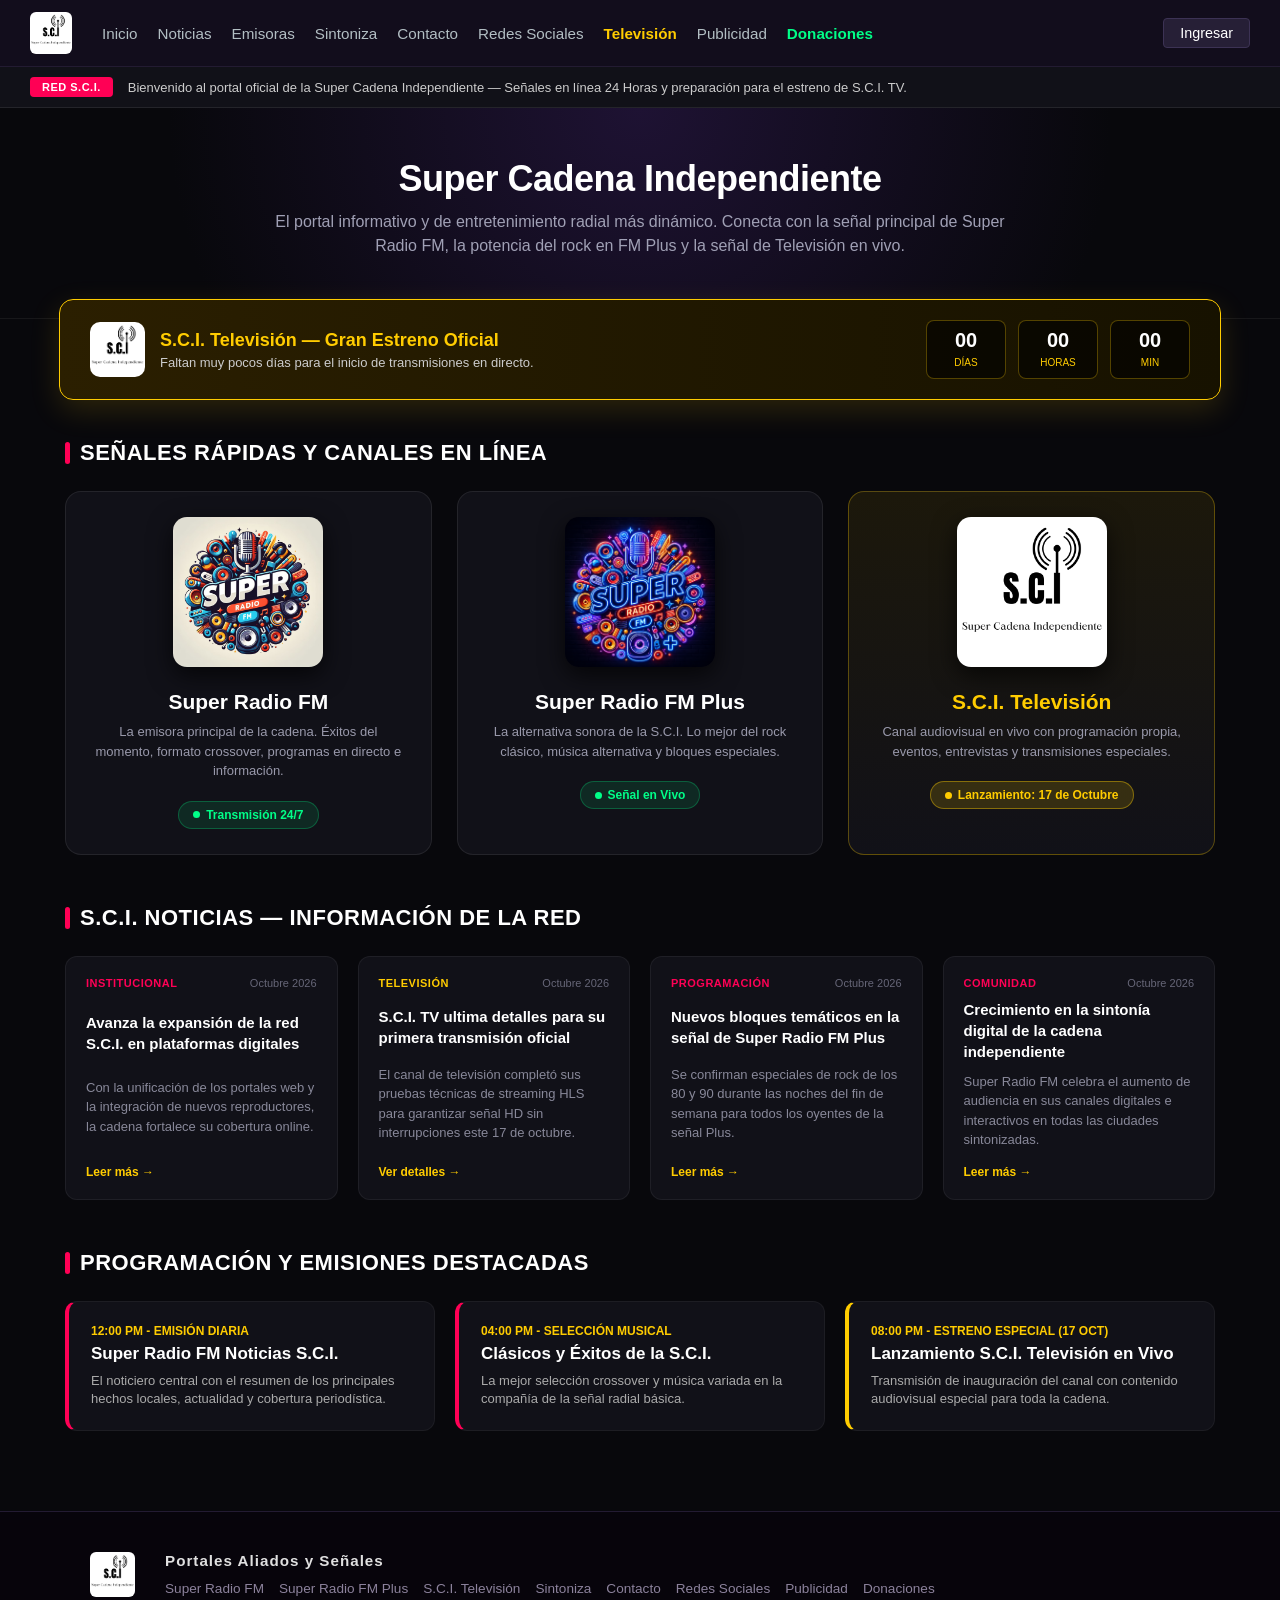
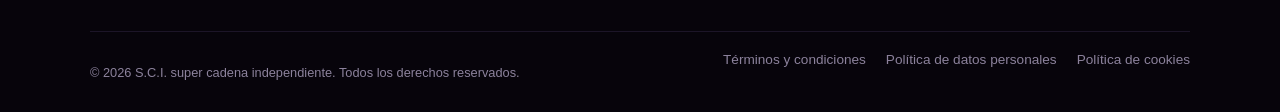
==== index.html @ 85c9bc75 "Add files via upload" ====
<!DOCTYPE html>
<html lang="es">
<head>
    <meta charset="UTF-8">
    <meta http-equiv="X-UA-Compatible" content="IE=edge">
    <meta name="viewport" content="width=device-width, initial-scale=1.0">
    <title>S.C.I. - Super Cadena Independiente</title>
    <!-- FAVICON INSTITUCIONAL -->
    <link rel="icon" type="image/png" href="logotv.png">
    <link rel="stylesheet" href="style.css">
    <style>
        body {
            background-color: #08080c;
            color: #ffffff;
            font-family: 'Segoe UI', Tahoma, Geneva, Verdana, sans-serif;
            margin: 0;
            padding: 0;
        }

        /* HEADER & LOGO */
        .logo-box-img {
            display: flex;
            align-items: center;
            text-decoration: none;
        }
        .logo-box-img img {
            height: 42px;
            width: auto;
            border-radius: 6px;
            object-fit: contain;
        }

        /* BANNER DE NOTICIAS AL AIRE */
        .ticker-news {
            background: #111118;
            border-bottom: 1px solid rgba(255, 255, 255, 0.08);
            padding: 10px 30px;
            display: flex;
            align-items: center;
            gap: 15px;
            font-size: 13px;
        }
        .ticker-tag {
            background: #ff0055;
            color: #fff;
            padding: 4px 12px;
            border-radius: 4px;
            font-weight: bold;
            font-size: 11px;
            letter-spacing: 0.5px;
            white-space: nowrap;
        }
        .ticker-text {
            color: #ccc;
            margin: 0;
            white-space: nowrap;
            overflow: hidden;
            text-overflow: ellipsis;
        }

        /* HERO PRINCIPAL */
        .hero-home {
            text-align: center;
            padding: 50px 20px 35px 20px;
            background: radial-gradient(circle at top, #1e1233 0%, #08080c 70%);
            border-bottom: 1px solid rgba(255, 255, 255, 0.06);
        }
        .hero-home h1 {
            font-size: 36px;
            margin: 0 0 10px 0;
            color: #ffffff;
            font-weight: 800;
            letter-spacing: -0.5px;
        }
        .hero-home p {
            color: #a0a0b5;
            font-size: 16px;
            max-width: 750px;
            margin: 0 auto 25px auto;
            line-height: 1.5;
        }

        /* BANNER CUENTA REGRESIVA S.C.I. TV */
        .banner-lanzamiento-tv {
            max-width: 1100px;
            margin: -20px auto 35px auto;
            background: linear-gradient(90deg, #2b1f00 0%, #171200 100%);
            border: 1px solid #ffcc00;
            border-radius: 14px;
            padding: 20px 30px;
            display: flex;
            align-items: center;
            justify-content: space-between;
            box-shadow: 0 10px 30px rgba(255, 204, 0, 0.15);
            flex-wrap: wrap;
            gap: 20px;
        }
        .tv-info-left {
            display: flex;
            align-items: center;
            gap: 15px;
        }
        .tv-info-left img {
            width: 55px;
            height: 55px;
            border-radius: 10px;
        }
        .tv-info-text h3 {
            margin: 0 0 4px 0;
            color: #ffcc00;
            font-size: 18px;
        }
        .tv-info-text p {
            margin: 0;
            color: #ccc;
            font-size: 13px;
        }
        .timer-box {
            display: flex;
            gap: 12px;
            text-align: center;
        }
        .timer-unit {
            background: rgba(0, 0, 0, 0.6);
            padding: 8px 14px;
            border-radius: 8px;
            border: 1px solid rgba(255, 204, 0, 0.3);
            min-width: 50px;
        }
        .timer-unit .num {
            font-size: 20px;
            font-weight: bold;
            color: #ffffff;
            display: block;
        }
        .timer-unit .label {
            font-size: 10px;
            color: #ffcc00;
            text-transform: uppercase;
        }

        /* SECCIÓN DE EMISORAS Y CANALES */
        .seccion-emisoras {
            max-width: 1150px;
            margin: 40px auto;
            padding: 0 20px;
        }

        .titulo-seccion {
            font-size: 22px;
            letter-spacing: 0.5px;
            margin-bottom: 25px;
            color: #ffffff;
            font-weight: 700;
            display: flex;
            align-items: center;
            gap: 10px;
        }

        .titulo-seccion::before {
            content: '';
            width: 5px;
            height: 22px;
            background: #ff0055;
            display: inline-block;
            border-radius: 3px;
        }

        .emisoras-grid {
            display: grid;
            grid-template-columns: repeat(auto-fit, minmax(320px, 1fr));
            gap: 25px;
        }

        .card-channel {
            background: #111118;
            border-radius: 16px;
            border: 1px solid rgba(255, 255, 255, 0.08);
            padding: 25px;
            text-decoration: none;
            color: #fff;
            transition: all 0.3s ease;
            display: flex;
            flex-direction: column;
            align-items: center;
            text-align: center;
            position: relative;
        }

        .card-channel:hover {
            transform: translateY(-6px);
            border-color: #ff0055;
            box-shadow: 0 12px 30px rgba(255, 0, 85, 0.25);
        }

        .card-channel img {
            width: 150px;
            height: 150px;
            object-fit: cover;
            border-radius: 14px;
            margin-bottom: 18px;
            box-shadow: 0 8px 25px rgba(0,0,0,0.7);
        }

        .card-title {
            font-size: 21px;
            font-weight: bold;
            margin: 5px 0 8px 0;
        }

        .card-desc {
            font-size: 13px;
            color: #9999ab;
            margin: 0 0 20px 0;
            line-height: 1.5;
        }

        .card-badge {
            background: rgba(0, 255, 136, 0.1);
            color: #00ff88;
            font-size: 12px;
            font-weight: bold;
            padding: 6px 14px;
            border-radius: 20px;
            display: inline-flex;
            align-items: center;
            gap: 6px;
            border: 1px solid rgba(0, 255, 136, 0.25);
        }

        .card-badge .dot {
            width: 7px;
            height: 7px;
            background-color: #00ff88;
            border-radius: 50%;
        }

        .card-tv-proximamente {
            border-color: rgba(255, 204, 0, 0.3) !important;
            background: linear-gradient(180deg, #1c180b 0%, #111118 100%);
        }

        .card-tv-proximamente:hover {
            border-color: #ffcc00 !important;
            box-shadow: 0 12px 30px rgba(255, 204, 0, 0.25) !important;
        }

        .badge-proximamente {
            background: rgba(255, 204, 0, 0.15) !important;
            color: #ffcc00 !important;
            border: 1px solid rgba(255, 204, 0, 0.4) !important;
        }

        .badge-proximamente .dot {
            background-color: #ffcc00 !important;
            animation: parpadeo 1.2s infinite;
        }

        @keyframes parpadeo {
            0% { opacity: 1; }
            50% { opacity: 0.3; }
            100% { opacity: 1; }
        }

        /* PORTAL DE NOTICIAS */
        .seccion-noticias {
            max-width: 1150px;
            margin: 50px auto;
            padding: 0 20px;
        }

        .noticias-grid {
            display: grid;
            grid-template-columns: repeat(auto-fit, minmax(250px, 1fr));
            gap: 20px;
            margin-top: 20px;
        }

        .noticia-card {
            background: #111118;
            border-radius: 12px;
            padding: 20px;
            border: 1px solid rgba(255, 255, 255, 0.06);
            display: flex;
            flex-direction: column;
            justify-content: space-between;
            transition: all 0.3s;
        }

        .noticia-card:hover {
            border-color: #ff0055;
            transform: translateY(-3px);
        }

        .noticia-meta {
            display: flex;
            justify-content: space-between;
            align-items: center;
            margin-bottom: 10px;
        }

        .noticia-tag {
            font-size: 11px;
            font-weight: bold;
            color: #ff0055;
            text-transform: uppercase;
            letter-spacing: 0.5px;
        }

        .noticia-fecha {
            font-size: 11px;
            color: #666677;
        }

        .noticia-card h4 {
            font-size: 15px;
            margin: 0 0 10px 0;
            color: #ffffff;
            line-height: 1.4;
            font-weight: 600;
        }

        .noticia-card p {
            font-size: 13px;
            color: #888899;
            margin: 0 0 15px 0;
            line-height: 1.5;
        }

        .noticia-link {
            color: #ffcc00;
            text-decoration: none;
            font-size: 12px;
            font-weight: bold;
        }

        /* PARRILLA DE PROGRAMACIÓN */
        .seccion-parrilla {
            max-width: 1150px;
            margin: 50px auto 60px auto;
            padding: 0 20px;
        }

        .programas-grid {
            display: grid;
            grid-template-columns: repeat(auto-fit, minmax(320px, 1fr));
            gap: 20px;
            margin-top: 20px;
        }

        .prog-item {
            background: #111118;
            border-radius: 12px;
            padding: 22px;
            border: 1px solid rgba(255, 255, 255, 0.05);
            border-left: 4px solid #ff0055;
        }

        .prog-time {
            color: #ffcc00;
            font-size: 12px;
            font-weight: bold;
            margin-bottom: 6px;
        }

        .prog-item h4 {
            margin: 0 0 8px 0;
            font-size: 17px;
        }

        .prog-item p {
            margin: 0;
            font-size: 13px;
            color: #aaa;
            line-height: 1.4;
        }

        .footer-logo-img {
            height: 45px;
            width: auto;
            border-radius: 6px;
            object-fit: contain;
        }
    </style>
</head>
<body>

    <!-- BARRA DE NAVEGACIÓN COMPLETA CON TODAS LAS PESTAÑAS -->
    <header class="navbar-rcn">
        <div class="nav-left">
            <a href="index.html" class="logo-box-img">
                <img src="logotv.png" alt="S.C.I. Logo">
            </a>
            <nav>
                <a href="index.html">Inicio</a>
                <a href="#noticias">Noticias</a>
                <a href="#emisoras">Emisoras</a>
                <a href="sintoniza.html">Sintoniza</a>
                <a href="contacto.html">Contacto</a>
                <a href="redes-sociales.html">Redes Sociales</a>
                <a href="scitv.html" style="color: #ffcc00; font-weight: bold;">Televisión</a>
                <a href="publicidad.html">Publicidad</a>
                <a href="donaciones.html" style="color: #00ff88; font-weight: bold;">Donaciones</a>
            </nav>
        </div>
        <div class="nav-right">
            <button class="btn-ingresar">Ingresar</button>
        </div>
    </header>

    <!-- BANNER DE TITULARES -->
    <div class="ticker-news">
        <span class="ticker-tag">RED S.C.I.</span>
        <p class="ticker-text">Bienvenido al portal oficial de la Super Cadena Independiente — Señales en línea 24 Horas y preparación para el estreno de S.C.I. TV.</p>
    </div>

    <main>
        <!-- CABECERA PRINCIPAL -->
        <section class="hero-home">
            <h1>Super Cadena Independiente</h1>
            <p>El portal informativo y de entretenimiento radial más dinámico. Conecta con la señal principal de Super Radio FM, la potencia del rock en FM Plus y la señal de Televisión en vivo.</p>
        </section>

        <!-- BANNER INTERACTIVO DE CONTEO HASTA EL 17 DE OCTUBRE -->
        <div class="banner-lanzamiento-tv">
            <div class="tv-info-left">
                <img src="logotv.png" alt="S.C.I. TV">
                <div class="tv-info-text">
                    <h3>S.C.I. Televisión — Gran Estreno Oficial</h3>
                    <p>Faltan muy pocos días para el inicio de transmisiones en directo.</p>
                </div>
            </div>
            <div class="timer-box">
                <div class="timer-unit">
                    <span class="num" id="diasCount">06</span>
                    <span class="label">Días</span>
                </div>
                <div class="timer-unit">
                    <span class="num" id="horasCount">13</span>
                    <span class="label">Horas</span>
                </div>
                <div class="timer-unit">
                    <span class="num" id="minCount">33</span>
                    <span class="label">Min</span>
                </div>
            </div>
        </div>

        <!-- EMISORAS Y CANALES -->
        <section class="seccion-emisoras" id="emisoras">
            <h2 class="titulo-seccion">SEÑALES RÁPIDAS Y CANALES EN LÍNEA</h2>

            <div class="emisoras-grid">
                <!-- SUPER RADIO FM -->
                <a href="super-radio-fm.html" class="card-channel">
                    <img src="basica.png" alt="Super Radio Fm Logo">
                    <div class="card-title">Super Radio FM</div>
                    <div class="card-desc">La emisora principal de la cadena. Éxitos del momento, formato crossover, programas en directo e información.</div>
                    <div class="card-badge"><span class="dot"></span> Transmisión 24/7</div>
                </a>

                <!-- SUPER RADIO FM PLUS -->
                <a href="super-radio-fm-plus.html" class="card-channel">
                    <img src="plus.png" alt="Super Radio Fm plus Logo">
                    <div class="card-title">Super Radio FM Plus</div>
                    <div class="card-desc">La alternativa sonora de la S.C.I. Lo mejor del rock clásico, música alternativa y bloques especiales.</div>
                    <div class="card-badge"><span class="dot"></span> Señal en Vivo</div>
                </a>

                <!-- S.C.I. TELEVISIÓN -->
                <a href="scitv.html" class="card-channel card-tv-proximamente">
                    <img src="logotv.png" alt="S.C.I. Televisión Logo">
                    <div class="card-title" style="color: #ffcc00;">S.C.I. Televisión</div>
                    <div class="card-desc">Canal audiovisual en vivo con programación propia, eventos, entrevistas y transmisiones especiales.</div>
                    <div class="card-badge badge-proximamente"><span class="dot"></span> Lanzamiento: 17 de Octubre</div>
                </a>
            </div>
        </section>

        <!-- PORTAL S.C.I. NOTICIAS -->
        <section class="seccion-noticias" id="noticias">
            <h2 class="titulo-seccion">S.C.I. NOTICIAS — INFORMACIÓN DE LA RED</h2>
            
            <div class="noticias-grid">
                <div class="noticia-card">
                    <div class="noticia-meta">
                        <span class="noticia-tag">Institucional</span>
                        <span class="noticia-fecha">Octubre 2026</span>
                    </div>
                    <h4>Avanza la expansión de la red S.C.I. en plataformas digitales</h4>
                    <p>Con la unificación de los portales web y la integración de nuevos reproductores, la cadena fortalece su cobertura online.</p>
                    <a href="super-radio-fm.html" class="noticia-link">Leer más &rarr;</a>
                </div>

                <div class="noticia-card">
                    <span class="noticia-meta">
                        <span class="noticia-tag" style="color: #ffcc00;">Televisión</span>
                        <span class="noticia-fecha">Octubre 2026</span>
                    </span>
                    <h4>S.C.I. TV ultima detalles para su primera transmisión oficial</h4>
                    <p>El canal de televisión completó sus pruebas técnicas de streaming HLS para garantizar señal HD sin interrupciones este 17 de octubre.</p>
                    <a href="scitv.html" class="noticia-link">Ver detalles &rarr;</a>
                </div>

                <div class="noticia-card">
                    <div class="noticia-meta">
                        <span class="noticia-tag">Programación</span>
                        <span class="noticia-fecha">Octubre 2026</span>
                    </div>
                    <h4>Nuevos bloques temáticos en la señal de Super Radio FM Plus</h4>
                    <p>Se confirman especiales de rock de los 80 y 90 durante las noches del fin de semana para todos los oyentes de la señal Plus.</p>
                    <a href="super-radio-fm-plus.html" class="noticia-link">Leer más &rarr;</a>
                </div>

                <div class="noticia-card">
                    <div class="noticia-meta">
                        <span class="noticia-tag">Comunidad</span>
                        <span class="noticia-fecha">Octubre 2026</span>
                    </div>
                    <h4>Crecimiento en la sintonía digital de la cadena independiente</h4>
                    <p>Super Radio FM celebra el aumento de audiencia en sus canales digitales e interactivos en todas las ciudades sintonizadas.</p>
                    <a href="super-radio-fm.html" class="noticia-link">Leer más &rarr;</a>
                </div>
            </div>
        </section>

        <!-- PARRILLA INSTITUCIONAL -->
        <section class="seccion-parrilla" id="programacion">
            <h2 class="titulo-seccion">PROGRAMACIÓN Y EMISIONES DESTACADAS</h2>

            <div class="programas-grid">
                <div class="prog-item">
                    <div class="prog-time">12:00 PM - EMISIÓN DIARIA</div>
                    <h4>Super Radio FM Noticias S.C.I.</h4>
                    <p>El noticiero central con el resumen de los principales hechos locales, actualidad y cobertura periodística.</p>
                </div>

                <div class="prog-item">
                    <div class="prog-time">04:00 PM - SELECCIÓN MUSICAL</div>
                    <h4>Clásicos y Éxitos de la S.C.I.</h4>
                    <p>La mejor selección crossover y música variada en la compañía de la señal radial básica.</p>
                </div>

                <div class="prog-item" style="border-left-color: #ffcc00;">
                    <div class="prog-time" style="color: #ffcc00;">08:00 PM - ESTRENO ESPECIAL (17 OCT)</div>
                    <h4>Lanzamiento S.C.I. Televisión en Vivo</h4>
                    <p>Transmisión de inauguración del canal con contenido audiovisual especial para toda la cadena.</p>
                </div>
            </div>
        </section>
    </main>

    <!-- FOOTER CORPORATIVO CON ENLACES NUEVOS -->
    <footer class="footer-rcn">
        <div class="footer-content">
            <div class="footer-top">
                <div class="footer-logo-area">
                    <a href="index.html">
                        <img src="logotv.png" alt="S.C.I. Logo" class="footer-logo-img">
                    </a>
                </div>
                <div class="footer-links-group">
                    <h4>Portales Aliados y Señales</h4>
                    <div class="links-row">
                        <a href="super-radio-fm.html">Super Radio FM</a>
                        <a href="super-radio-fm-plus.html">Super Radio FM Plus</a>
                        <a href="scitv.html">S.C.I. Televisión</a>
                        <a href="sintoniza.html">Sintoniza</a>
                        <a href="contacto.html">Contacto</a>
                        <a href="redes-sociales.html">Redes Sociales</a>
                        <a href="publicidad.html">Publicidad</a>
                        <a href="donaciones.html">Donaciones</a>
                    </div>
                </div>
            </div>
            <div class="footer-bottom">
                <p>&copy; 2026 S.C.I. super cadena independiente. Todos los derechos reservados.</p>
                <div class="footer-legal">
                    <a href="#">Términos y condiciones</a>
                    <a href="#">Política de datos personales</a>
                    <a href="#">Política de cookies</a>
                </div>
            </div>
        </div>
    </footer>

    <script>
        function actualizarConteoLanzamiento() {
            const fechaLanzamiento = new Date('October 17, 2026 12:00:00').getTime();
            const ahora = new Date().getTime();
            const diferencia = fechaLanzamiento - ahora;

            if (diferencia > 0) {
                const dias = Math.floor(diferencia / (1000 * 60 * 60 * 24));
                const horas = Math.floor((diferencia % (1000 * 60 * 60 * 24)) / (1000 * 60 * 60));
                const minutos = Math.floor((diferencia % (1000 * 60 * 60)) / (1000 * 60));

                document.getElementById('diasCount').textContent = String(dias).padStart(2, '0');
                document.getElementById('horasCount').textContent = String(horas).padStart(2, '0');
                document.getElementById('minCount').textContent = String(minutos).padStart(2, '0');
            } else {
                document.getElementById('diasCount').textContent = '00';
                document.getElementById('horasCount').textContent = '00';
                document.getElementById('minCount').textContent = '00';
            }
        }

        actualizarConteoLanzamiento();
        setInterval(actualizarConteoLanzamiento, 60000);
    </script>
</body>
</html>
---- style.css ----
body {
    background-color: #0b0710;
    color: #ffffff;
    font-family: Arial, sans-serif;
    margin: 0;
    padding: 0;
}

/* Barra de navegación superior estilo RCN */
.navbar-rcn {
    background-color: #120d1c;
    display: flex;
    justify-content: space-between;
    align-items: center;
    padding: 12px 30px;
    border-bottom: 1px solid #231b32;
}

.nav-left {
    display: flex;
    align-items: center;
    gap: 30px;
}

.logo-box {
    background-color: #ff4757;
    color: white;
    font-weight: bold;
    padding: 6px 12px;
    border-radius: 4px;
    letter-spacing: 1px;
}

.nav-left nav {
    display: flex;
    gap: 20px;
}

.nav-left nav a {
    color: #b2bec3;
    text-decoration: none;
    font-size: 0.95rem;
    font-weight: 500;
    transition: color 0.2s;
}

.nav-left nav a:hover {
    color: #ffffff;
}

.btn-ingresar {
    background-color: #261f36;
    color: #fff;
    border: 1px solid #3c3254;
    padding: 6px 16px;
    border-radius: 4px;
    font-size: 0.9rem;
    cursor: pointer;
    transition: background 0.2s;
}

.btn-ingresar:hover {
    background-color: #3c3254;
}

/* Título de sección */
.titulo-emisoras {
    text-align: center;
    margin: 40px 0 20px 0;
}

.titulo-emisoras h2 {
    font-size: 1.2rem;
    letter-spacing: 1.5px;
    color: #e0e0e0;
    font-weight: 600;
}

/* Contenedor de Tarjetas de Emisoras */
.emisoras-container {
    display: flex;
    justify-content: center;
    gap: 25px;
    max-width: 1000px;
    margin: 20px auto;
    padding: 0 20px;
    flex-wrap: wrap;
}

.emisoras-container a {
    text-decoration: none;
}

.tarjeta {
    background: #191227;
    border: 1px solid #2d2342;
    border-radius: 10px;
    padding: 15px;
    width: 280px;
    height: 160px;
    display: flex;
    justify-content: center;
    align-items: center;
    transition: transform 0.2s ease, border-color 0.2s ease;
}

.tarjeta:hover {
    transform: translateY(-4px);
    border-color: #ff4757;
}

.tarjeta img {
    max-width: 100%;
    max-height: 100%;
    object-fit: contain;
    border-radius: 6px;
}

/* Secciones Institucionales Estilo Portal Pro */
.seccion-institucional {
    max-width: 1000px;
    margin: 60px auto;
    padding: 0 20px;
}

.seccion-institucional h3 {
    font-size: 1.2rem;
    letter-spacing: 1.5px;
    color: #ffffff;
    margin-bottom: 25px;
    border-left: 4px solid #ff4757;
    padding-left: 12px;
    text-transform: uppercase;
}

.institucional-grid {
    display: grid;
    grid-template-columns: repeat(auto-fit, minmax(300px, 1fr));
    gap: 25px;
}

.inst-card {
    background: linear-gradient(145deg, #161022, #1c142d);
    border: 1px solid #2d2342;
    border-radius: 12px;
    padding: 25px;
    position: relative;
    overflow: hidden;
    transition: all 0.3s ease;
}

/* Línea superior brillante al pasar el cursor por las tarjetas */
.inst-card::before {
    content: '';
    position: absolute;
    top: 0;
    left: 0;
    width: 100%;
    height: 3px;
    background: #ff4757;
    opacity: 0;
    transition: opacity 0.3s ease;
}

.inst-card:hover {
    transform: translateY(-6px);
    border-color: #ff4757;
    box-shadow: 0 10px 25px rgba(255, 71, 87, 0.12);
}

.inst-card:hover::before {
    opacity: 1;
}

.inst-card h4 {
    margin: 0 0 12px 0;
    color: #ffffff;
    font-size: 1.15rem;
    font-weight: 600;
}

.inst-card p {
    margin: 0;
    color: #b8b0c8;
    font-size: 0.92rem;
    line-height: 1.5;
}

/* Footer Corporativo */
.footer-rcn {
    background-color: #07040b;
    border-top: 1px solid #231b32;
    color: #8c829c;
    padding: 40px 20px 20px 20px;
    margin-top: 80px;
}

.footer-content {
    max-width: 1100px;
    margin: 0 auto;
}

.footer-top {
    display: flex;
    flex-wrap: wrap;
    gap: 30px;
    align-items: flex-start;
    padding-bottom: 30px;
    border-bottom: 1px solid #1c1528;
}

.footer-links-group h4 {
    color: #e0e0e0;
    font-size: 0.95rem;
    margin: 0 0 12px 0;
    letter-spacing: 1px;
}

.links-row {
    display: flex;
    flex-wrap: wrap;
    gap: 15px;
}

.links-row a, .footer-legal a {
    color: #8c829c;
    text-decoration: none;
    font-size: 0.85rem;
    transition: color 0.2s;
}

.links-row a:hover, .footer-legal a:hover {
    color: #ffffff;
}

.footer-bottom {
    display: flex;
    justify-content: space-between;
    flex-wrap: wrap;
    gap: 15px;
    padding-top: 20px;
    font-size: 0.8rem;
}

.footer-legal {
    display: flex;
    gap: 20px;
    flex-wrap: wrap;
}

/* Contenedor flexible para alinear el botón y el selector */
.stream-action-group {
    display: flex;
    align-items: center;
    gap: 15px;
    flex-wrap: wrap;
    margin-top: 20px;
}

/* Estilo del selector de ciudad similar al de las grandes cadenas */
.select-ciudad {
    background-color: #1a1a1a;
    color: #ffffff;
    border: 1px solid #333333;
    padding: 12px 18px;
    border-radius: 8px;
    font-size: 14px;
    font-family: inherit;
    cursor: pointer;
    outline: none;
    transition: all 0.3s ease;
    min-width: 200px;
}

.select-ciudad:hover, .select-ciudad:focus {
    border-color: #555555;
    background-color: #222222;
}

.select-ciudad option {
    background-color: #1a1a1a;
    color: #ffffff;
}

/* FONDO DIFUMINADO Y AMBIENTAL */
.fondo-difuminado-blur {
    display: none;
    position: absolute;
    top: 0;
    left: 0;
    width: 100%;
    height: 100%;
    background: linear-gradient(rgba(5, 7, 12, 0.85), rgba(5, 7, 12, 0.85)), url('basica.png');
    background-size: cover;
    background-position: center;
    filter: blur(40px);
    transform: scale(1.1);
    z-index: -1;
}

/* ADAPTACIÓN AUTOMÁTICA A CELULARES Y TABLETS (RESPONSIVE) */
@media (max-width: 768px) {
    .navbar-rcn {
        flex-direction: column;
        gap: 12px;
        padding: 12px 15px;
    }

    .nav-left {
        flex-direction: column;
        gap: 12px;
        width: 100%;
    }

    .nav-left nav {
        flex-wrap: wrap;
        justify-content: center;
        gap: 10px 15px;
    }

    .nav-left nav a {
        font-size: 0.85rem;
    }

    .btn-ingresar {
        width: 100%;
        text-align: center;
    }

    .footer-bottom {
        flex-direction: column;
        text-align: center;
        align-items: center;
    }
}
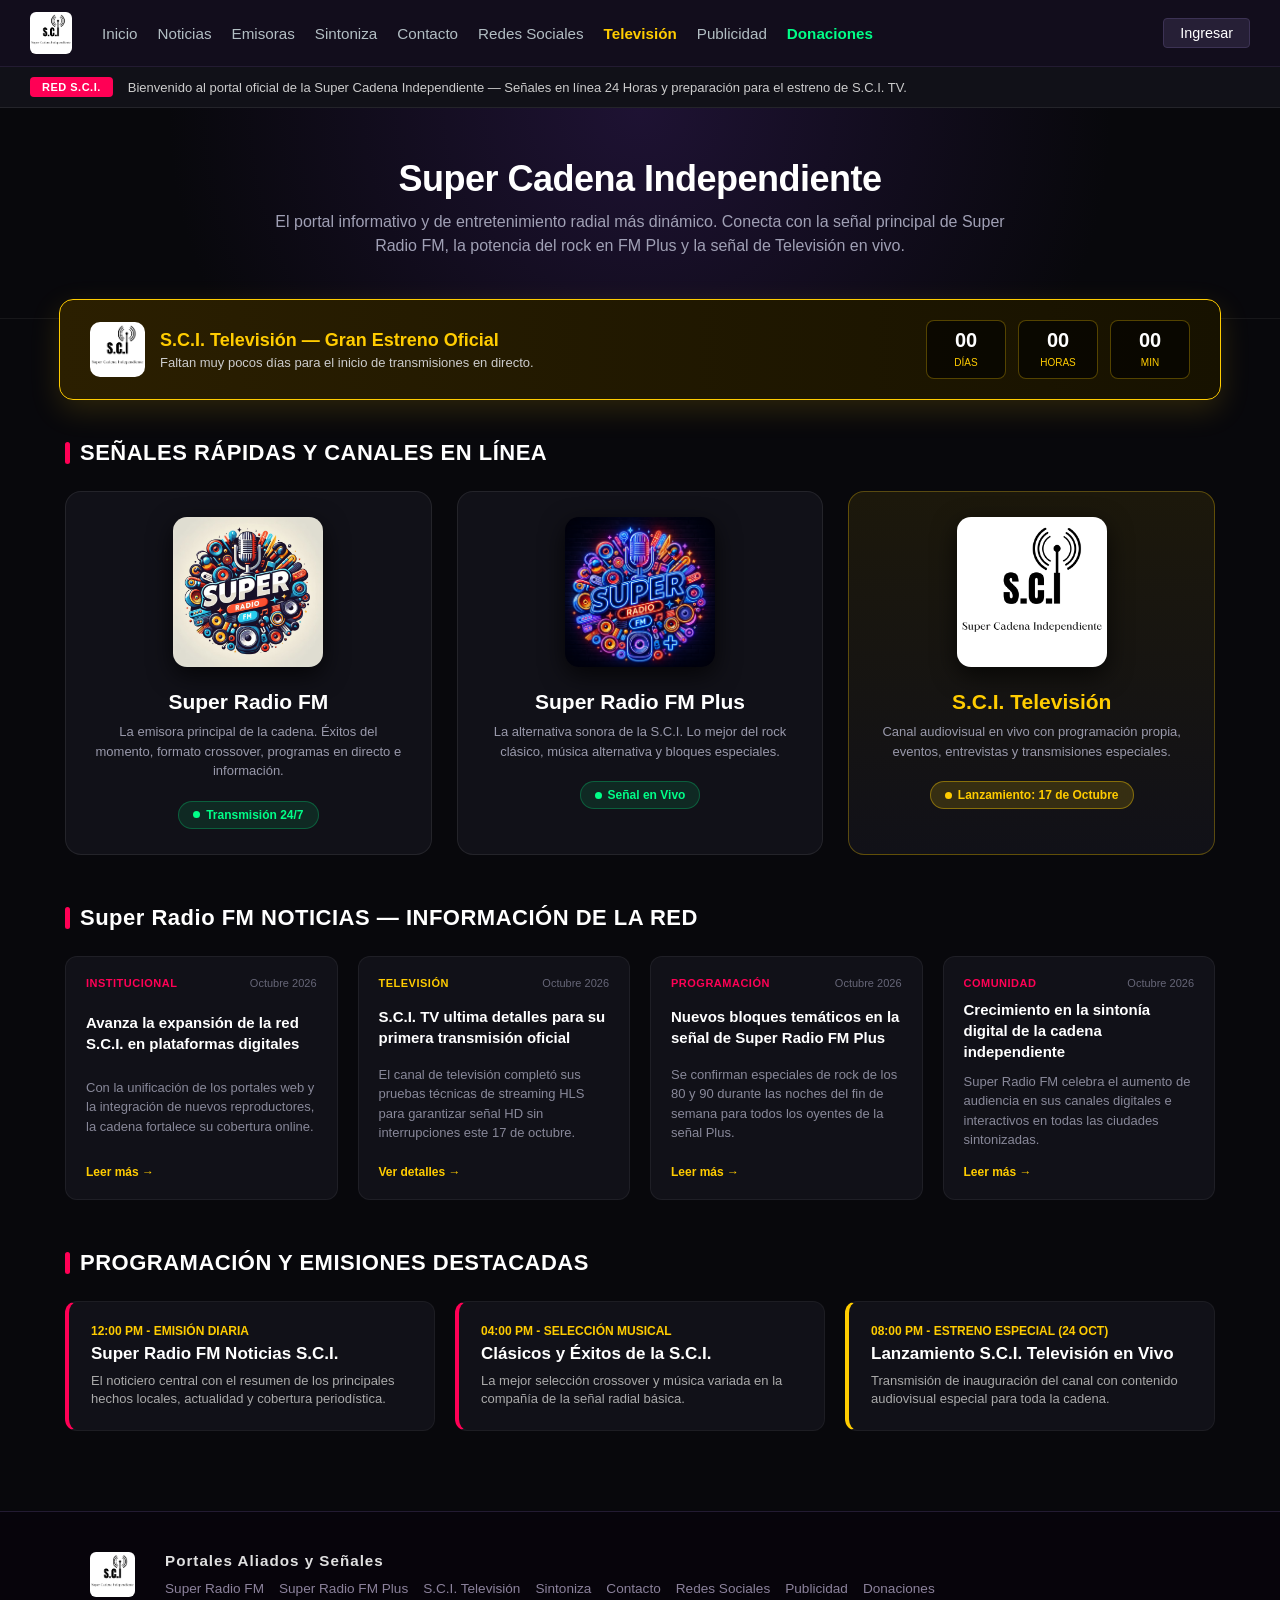
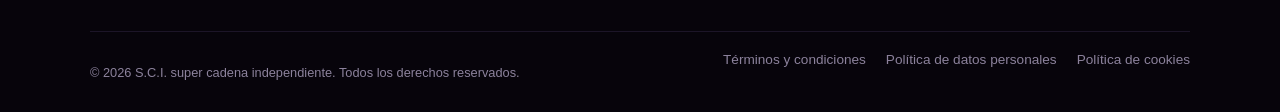
==== commit fce5514a: "Update print statement from 'Hello' to 'Goodbye'" ====
--- a/index.html
+++ b/index.html
@@ -479,7 +479,7 @@
 
         <!-- PORTAL S.C.I. NOTICIAS -->
         <section class="seccion-noticias" id="noticias">
-            <h2 class="titulo-seccion">S.C.I. NOTICIAS — INFORMACIÓN DE LA RED</h2>
+            <h2 class="titulo-seccion">Super Radio FM NOTICIAS — INFORMACIÓN DE LA RED</h2>
             
             <div class="noticias-grid">
                 <div class="noticia-card">
@@ -542,7 +542,7 @@
                 </div>
 
                 <div class="prog-item" style="border-left-color: #ffcc00;">
-                    <div class="prog-time" style="color: #ffcc00;">08:00 PM - ESTRENO ESPECIAL (17 OCT)</div>
+                    <div class="prog-time" style="color: #ffcc00;">08:00 PM - ESTRENO ESPECIAL (24 OCT)</div>
                     <h4>Lanzamiento S.C.I. Televisión en Vivo</h4>
                     <p>Transmisión de inauguración del canal con contenido audiovisual especial para toda la cadena.</p>
                 </div>
@@ -586,7 +586,7 @@
 
     <script>
         function actualizarConteoLanzamiento() {
-            const fechaLanzamiento = new Date('October 17, 2026 12:00:00').getTime();
+            const fechaLanzamiento = new Date('October 24, 2026 12:00:00').getTime();
             const ahora = new Date().getTime();
             const diferencia = fechaLanzamiento - ahora;
 
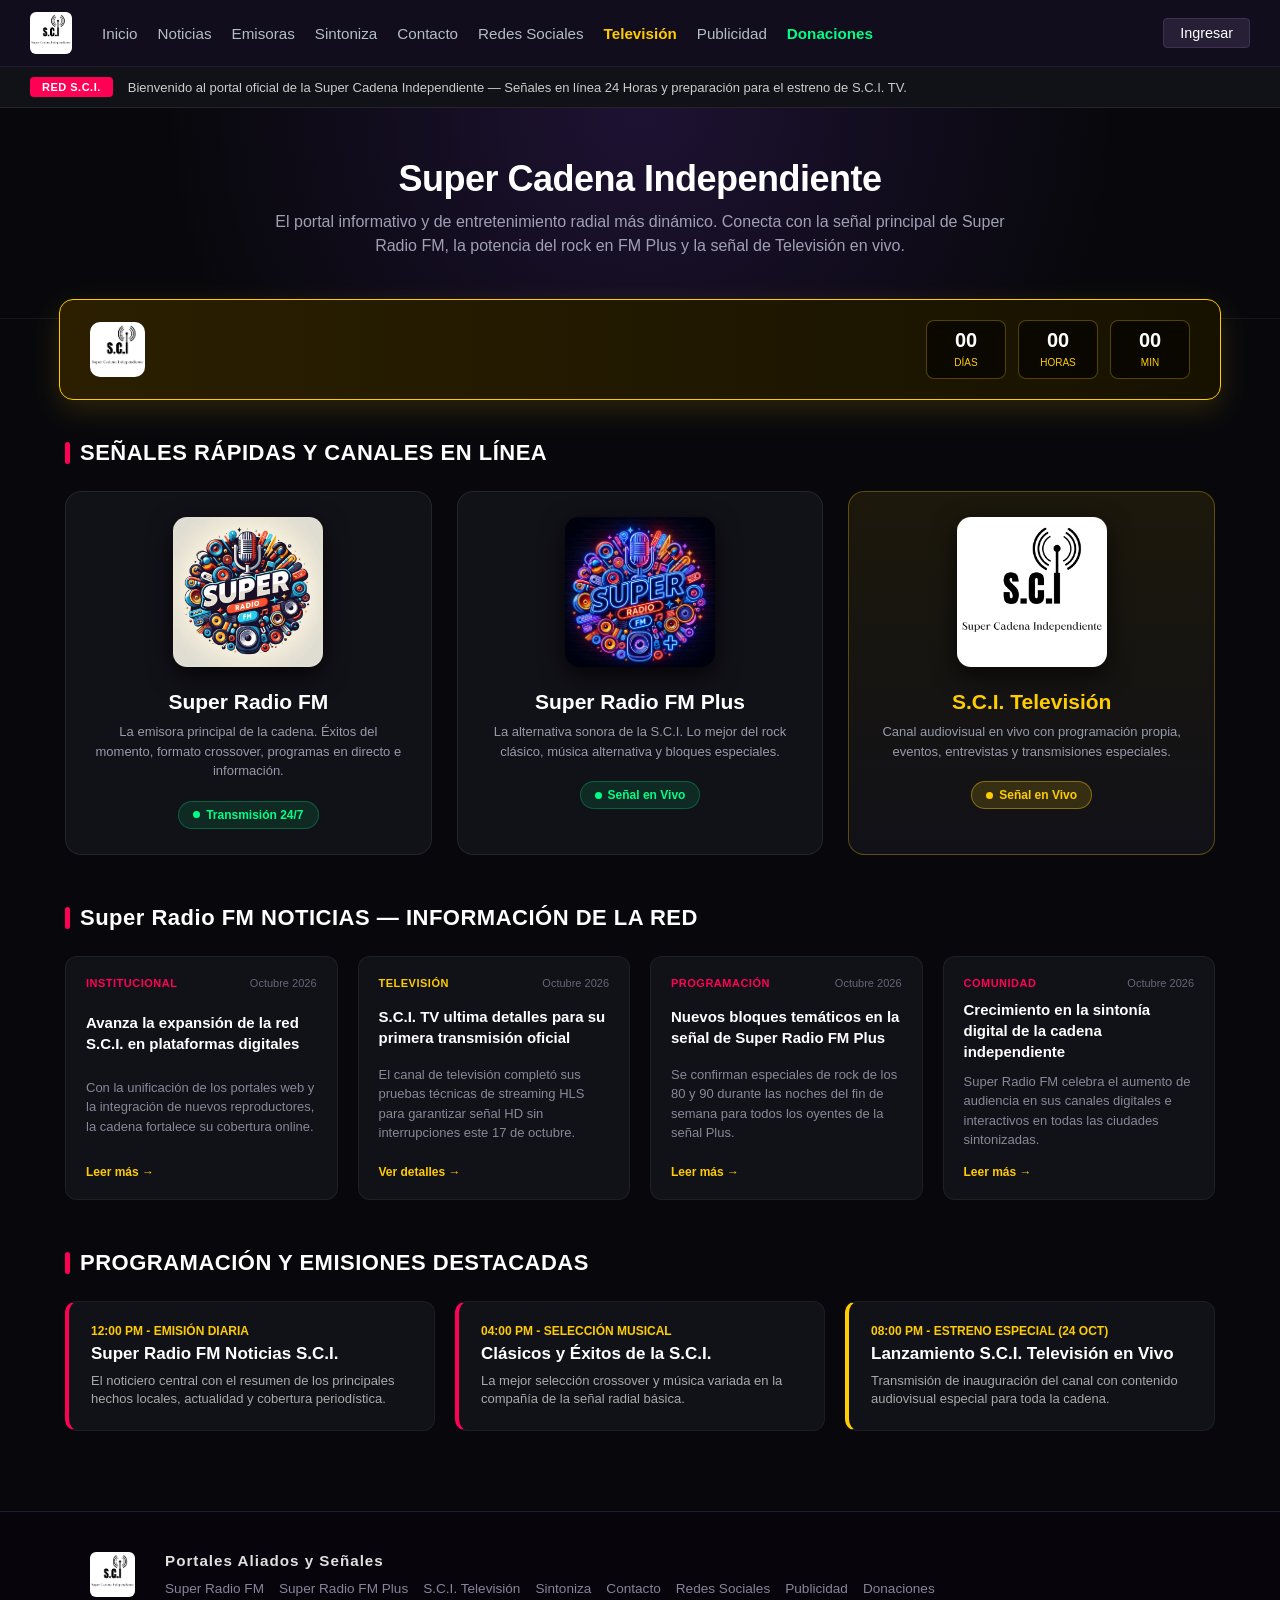
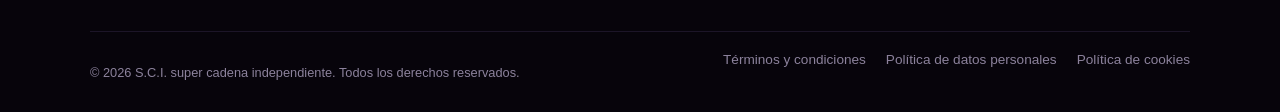
==== commit 7bba7e89: "Update index.html" ====
--- a/index.html
+++ b/index.html
@@ -426,8 +426,6 @@
             <div class="tv-info-left">
                 <img src="logotv.png" alt="S.C.I. TV">
                 <div class="tv-info-text">
-                    <h3>S.C.I. Televisión — Gran Estreno Oficial</h3>
-                    <p>Faltan muy pocos días para el inicio de transmisiones en directo.</p>
                 </div>
             </div>
             <div class="timer-box">
@@ -472,7 +470,7 @@
                     <img src="logotv.png" alt="S.C.I. Televisión Logo">
                     <div class="card-title" style="color: #ffcc00;">S.C.I. Televisión</div>
                     <div class="card-desc">Canal audiovisual en vivo con programación propia, eventos, entrevistas y transmisiones especiales.</div>
-                    <div class="card-badge badge-proximamente"><span class="dot"></span> Lanzamiento: 17 de Octubre</div>
+                    <div class="card-badge badge-proximamente"><span class="dot"></span> Señal en Vivo</div>
                 </a>
             </div>
         </section>
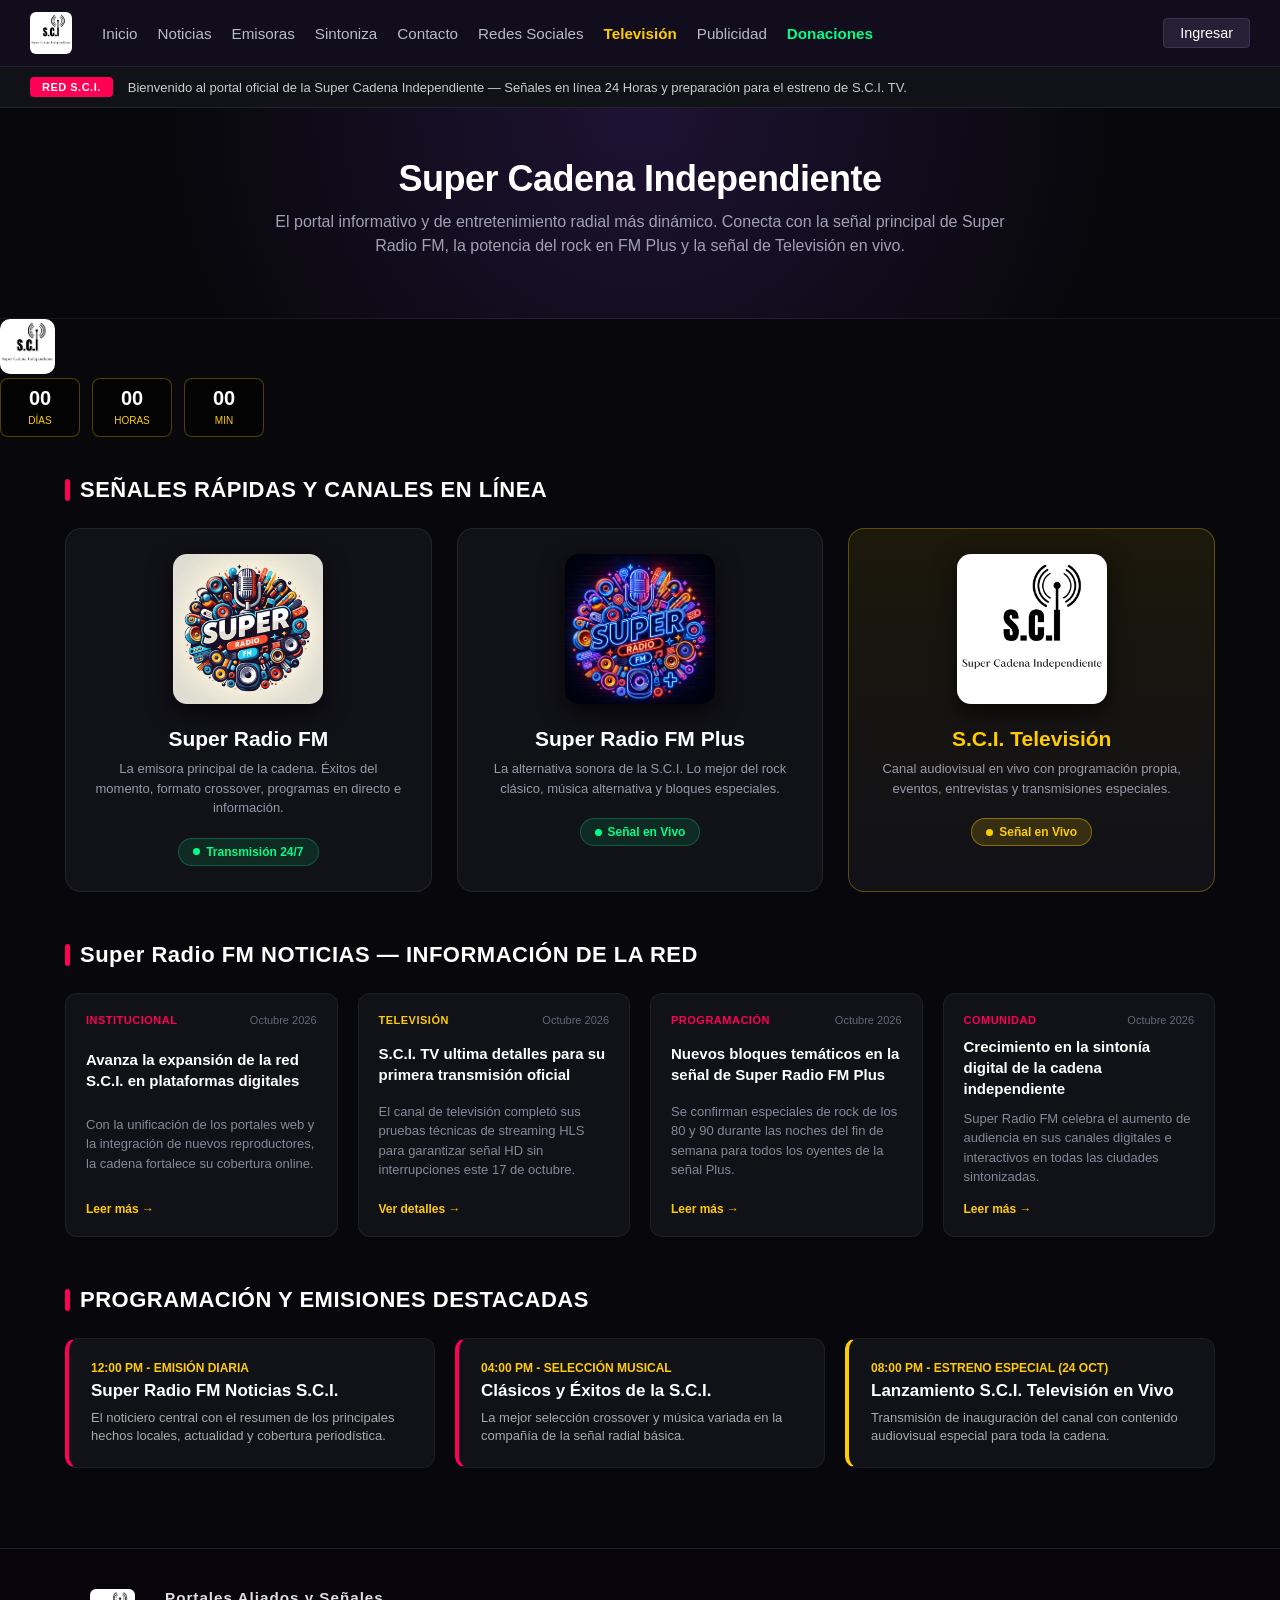
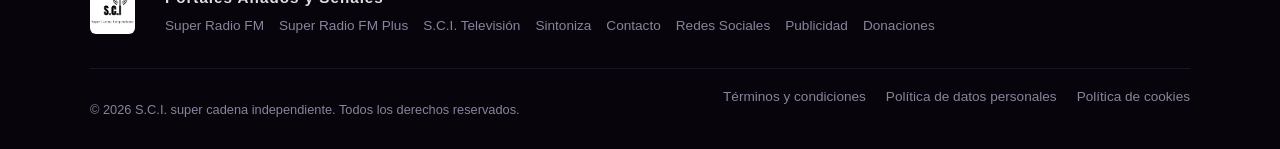
==== commit 9c4ab27a: "Update index.html" ====
--- a/index.html
+++ b/index.html
@@ -81,19 +81,7 @@
         }
 
         /* BANNER CUENTA REGRESIVA S.C.I. TV */
-        .banner-lanzamiento-tv {
-            max-width: 1100px;
-            margin: -20px auto 35px auto;
-            background: linear-gradient(90deg, #2b1f00 0%, #171200 100%);
-            border: 1px solid #ffcc00;
-            border-radius: 14px;
-            padding: 20px 30px;
-            display: flex;
-            align-items: center;
-            justify-content: space-between;
-            box-shadow: 0 10px 30px rgba(255, 204, 0, 0.15);
-            flex-wrap: wrap;
-            gap: 20px;
+    
         }
         .tv-info-left {
             display: flex;
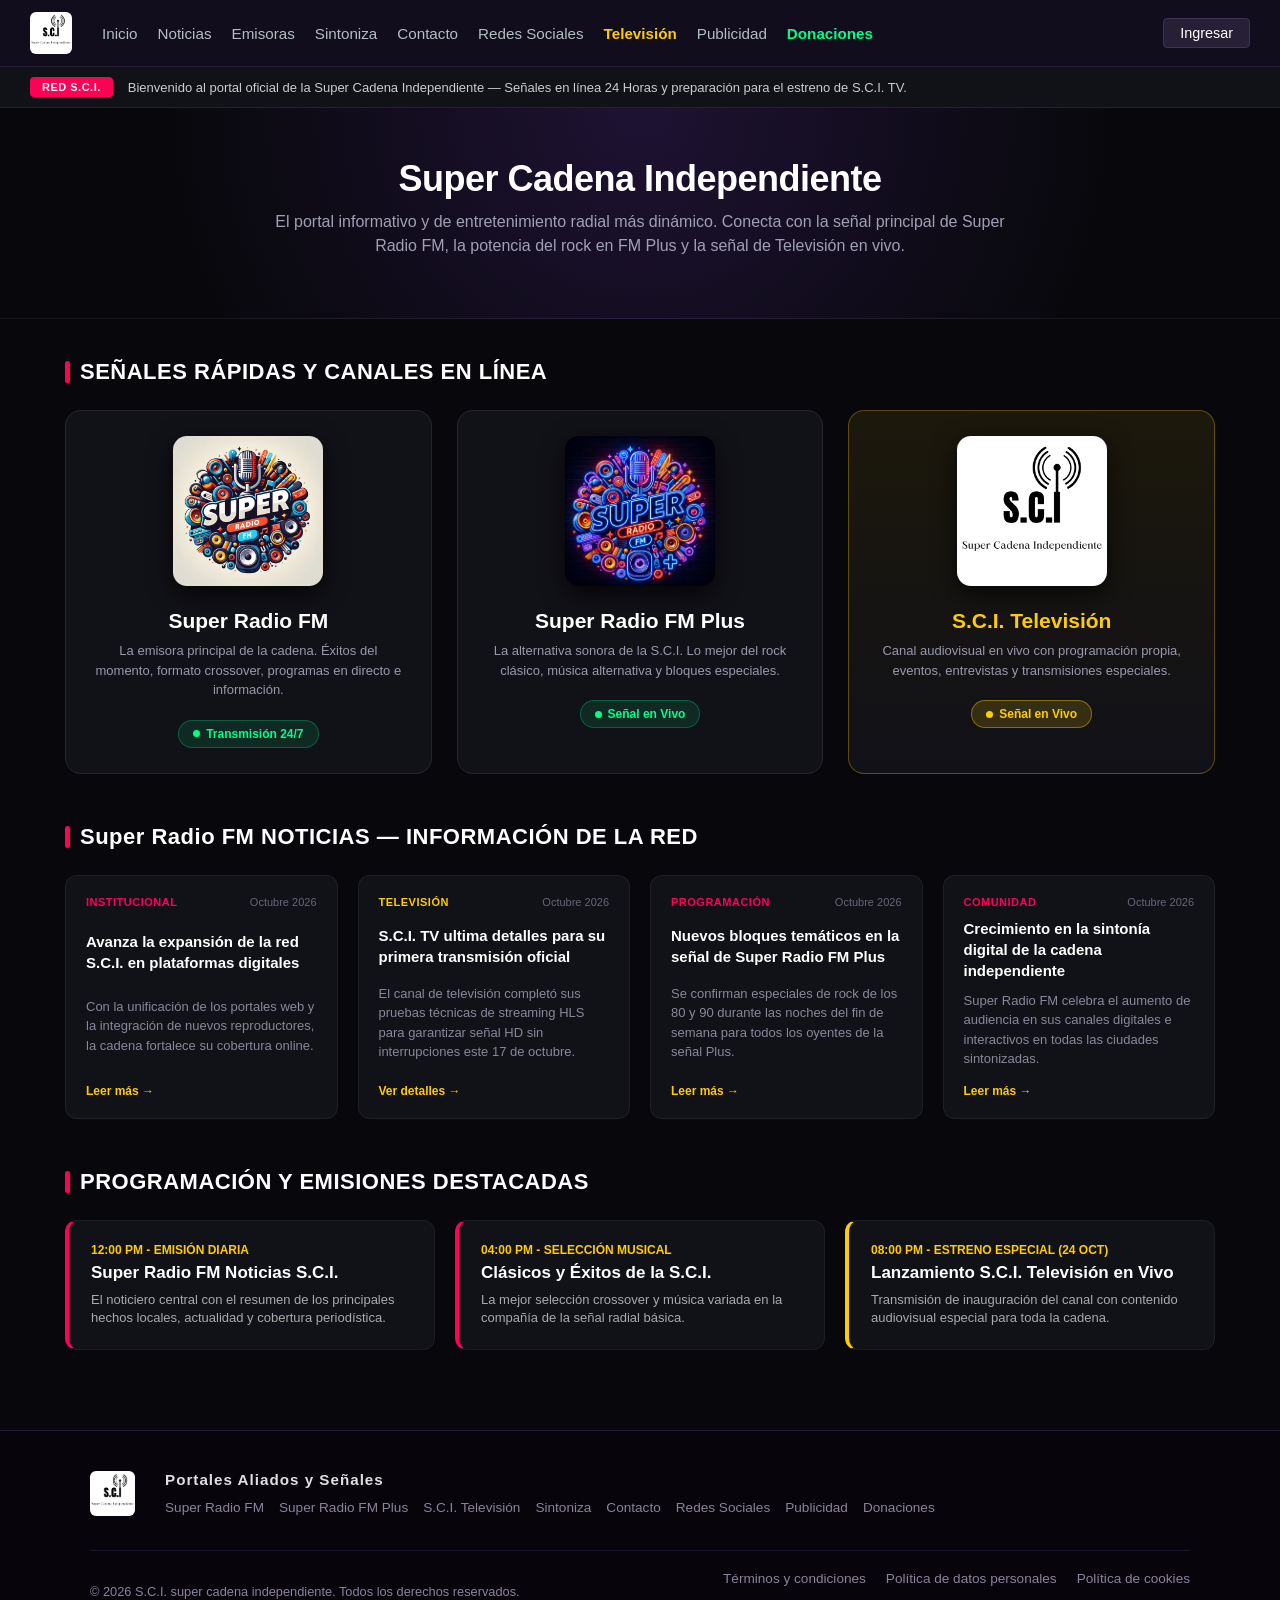
==== commit 3b3023d5: "Update index.html" ====
--- a/index.html
+++ b/index.html
@@ -408,30 +408,6 @@
             <h1>Super Cadena Independiente</h1>
             <p>El portal informativo y de entretenimiento radial más dinámico. Conecta con la señal principal de Super Radio FM, la potencia del rock en FM Plus y la señal de Televisión en vivo.</p>
         </section>
-
-        <!-- BANNER INTERACTIVO DE CONTEO HASTA EL 17 DE OCTUBRE -->
-        <div class="banner-lanzamiento-tv">
-            <div class="tv-info-left">
-                <img src="logotv.png" alt="S.C.I. TV">
-                <div class="tv-info-text">
-                </div>
-            </div>
-            <div class="timer-box">
-                <div class="timer-unit">
-                    <span class="num" id="diasCount">06</span>
-                    <span class="label">Días</span>
-                </div>
-                <div class="timer-unit">
-                    <span class="num" id="horasCount">13</span>
-                    <span class="label">Horas</span>
-                </div>
-                <div class="timer-unit">
-                    <span class="num" id="minCount">33</span>
-                    <span class="label">Min</span>
-                </div>
-            </div>
-        </div>
-
         <!-- EMISORAS Y CANALES -->
         <section class="seccion-emisoras" id="emisoras">
             <h2 class="titulo-seccion">SEÑALES RÁPIDAS Y CANALES EN LÍNEA</h2>
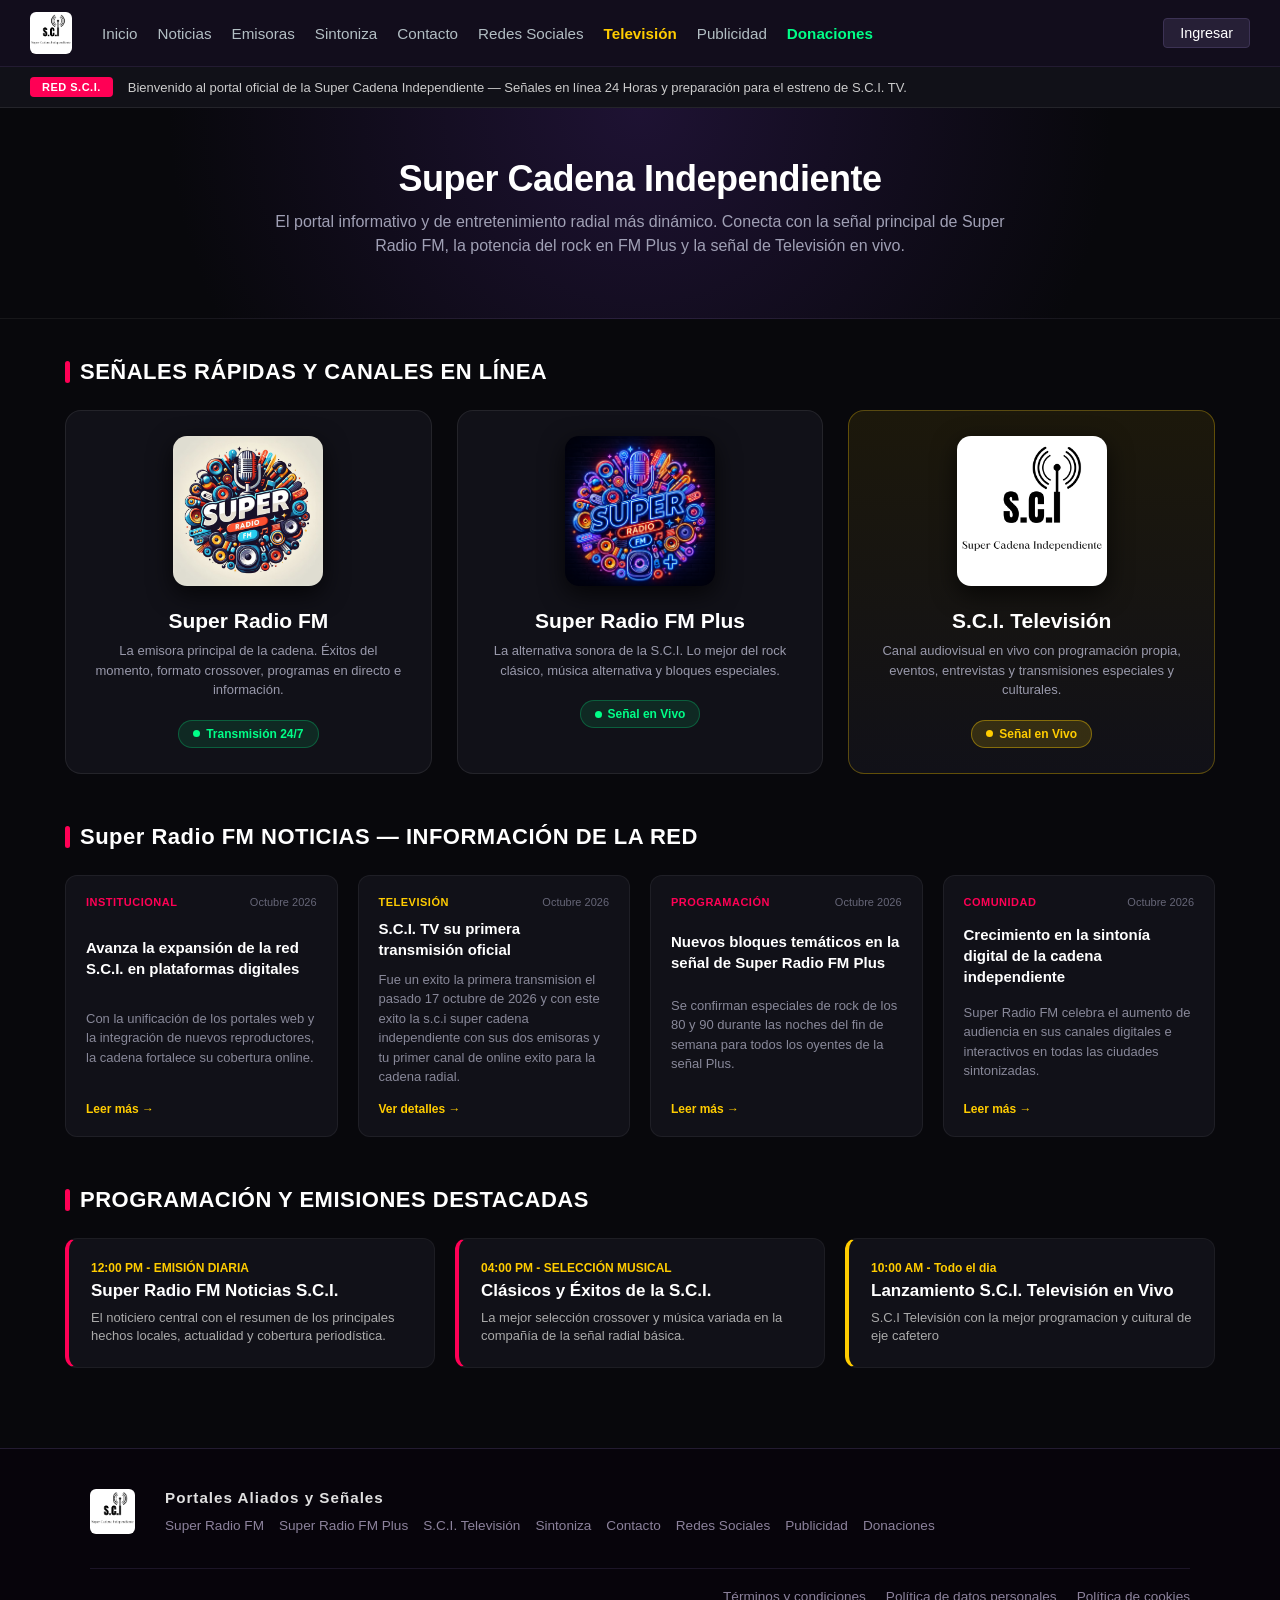
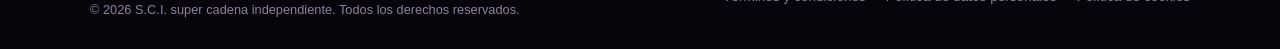
==== commit 27567e30: "Update index.html" ====
--- a/index.html
+++ b/index.html
@@ -432,8 +432,8 @@
                 <!-- S.C.I. TELEVISIÓN -->
                 <a href="scitv.html" class="card-channel card-tv-proximamente">
                     <img src="logotv.png" alt="S.C.I. Televisión Logo">
-                    <div class="card-title" style="color: #ffcc00;">S.C.I. Televisión</div>
-                    <div class="card-desc">Canal audiovisual en vivo con programación propia, eventos, entrevistas y transmisiones especiales.</div>
+                    <div class="card-title">S.C.I. Televisión</div>
+                    <div class="card-desc">Canal audiovisual en vivo con programación propia, eventos, entrevistas y transmisiones especiales y culturales.</div>
                     <div class="card-badge badge-proximamente"><span class="dot"></span> Señal en Vivo</div>
                 </a>
             </div>
@@ -459,8 +459,8 @@
                         <span class="noticia-tag" style="color: #ffcc00;">Televisión</span>
                         <span class="noticia-fecha">Octubre 2026</span>
                     </span>
-                    <h4>S.C.I. TV ultima detalles para su primera transmisión oficial</h4>
-                    <p>El canal de televisión completó sus pruebas técnicas de streaming HLS para garantizar señal HD sin interrupciones este 17 de octubre.</p>
+                    <h4>S.C.I. TV su primera transmisión oficial</h4>
+                    <p>Fue un exito la primera transmision el pasado 17 octubre de 2026 y con este exito la s.c.i super cadena independiente con sus dos emisoras y tu primer canal de online exito para la cadena radial.</p>
                     <a href="scitv.html" class="noticia-link">Ver detalles &rarr;</a>
                 </div>
 
@@ -504,9 +504,9 @@
                 </div>
 
                 <div class="prog-item" style="border-left-color: #ffcc00;">
-                    <div class="prog-time" style="color: #ffcc00;">08:00 PM - ESTRENO ESPECIAL (24 OCT)</div>
+                    <div class="prog-time" style="color: #ffcc00;">10:00 AM - Todo el dia</div>
                     <h4>Lanzamiento S.C.I. Televisión en Vivo</h4>
-                    <p>Transmisión de inauguración del canal con contenido audiovisual especial para toda la cadena.</p>
+                    <p>S.C.I Televisión con la mejor programacion y cuitural de eje cafetero</p>
                 </div>
             </div>
         </section>
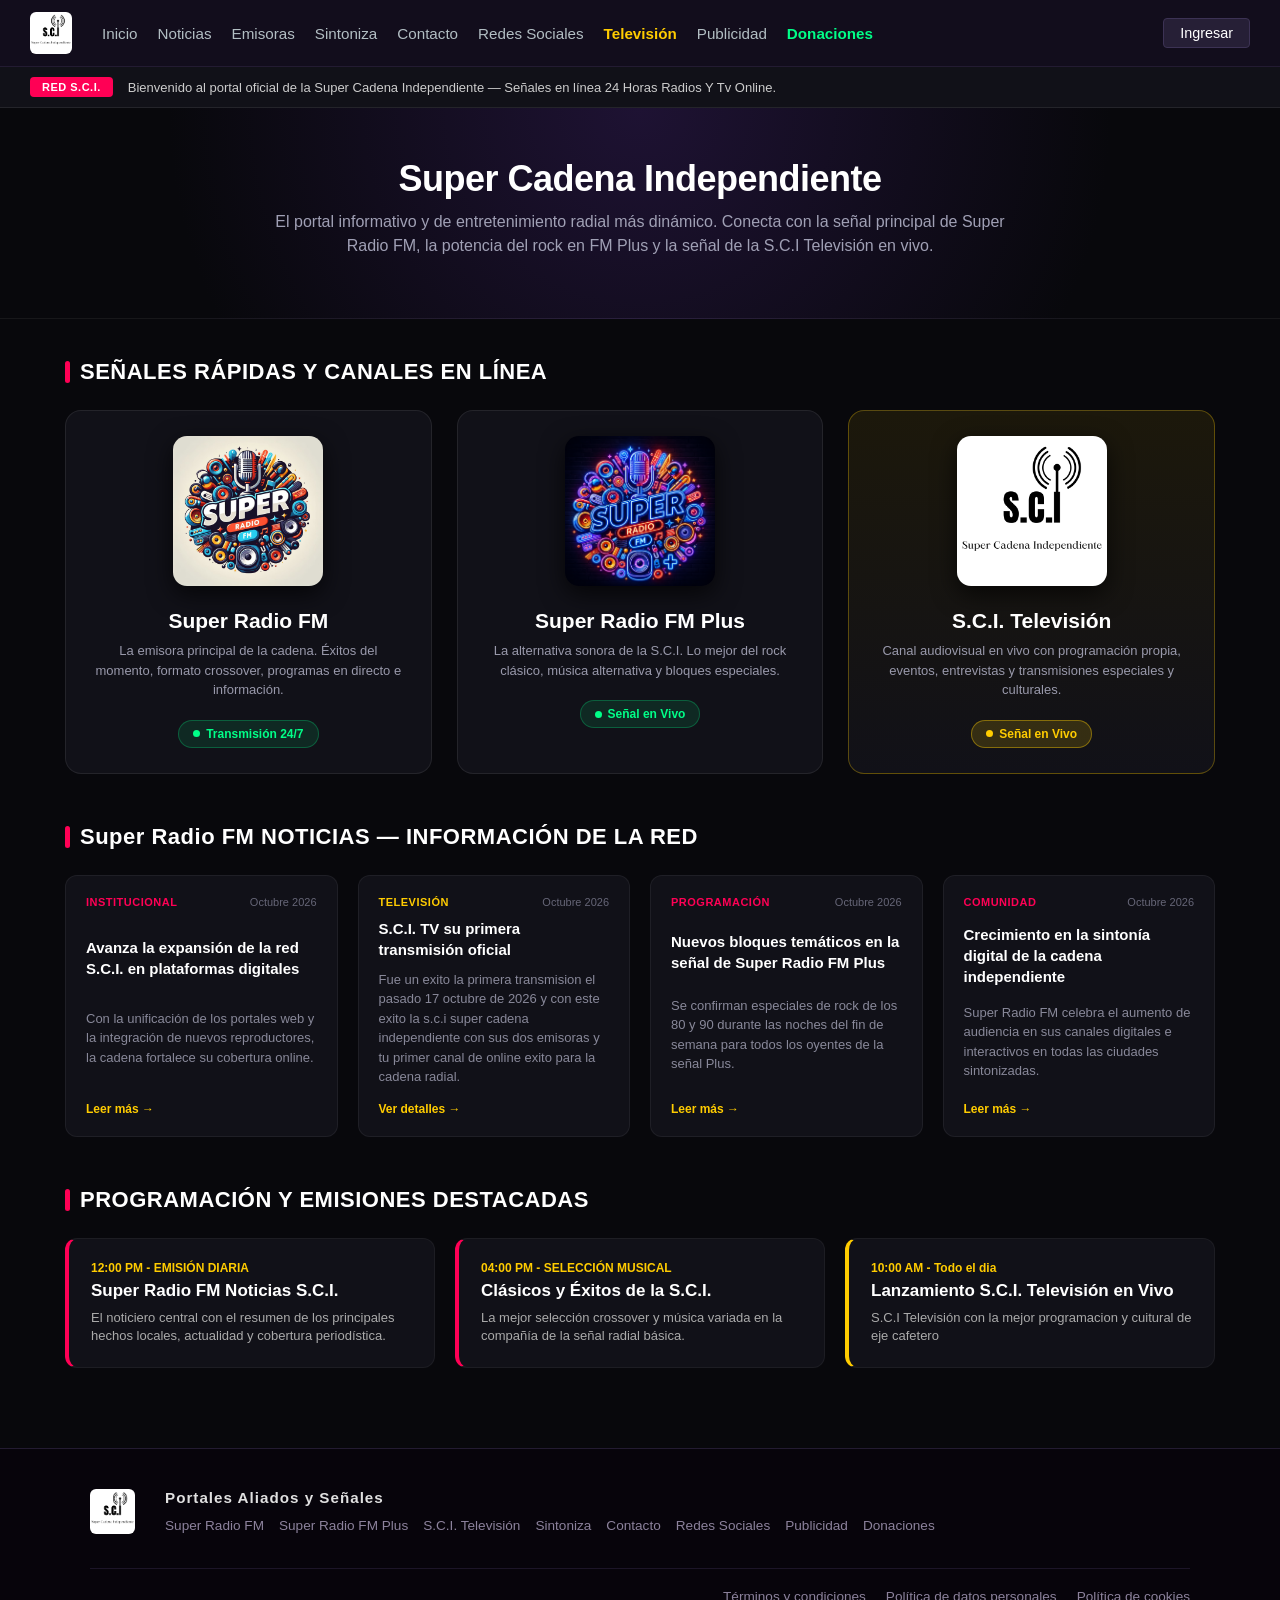
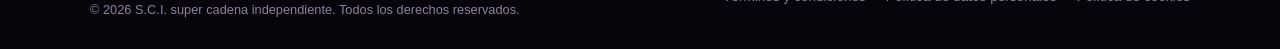
==== commit 9f39a2bd: "Update index.html" ====
--- a/index.html
+++ b/index.html
@@ -399,14 +399,14 @@
     <!-- BANNER DE TITULARES -->
     <div class="ticker-news">
         <span class="ticker-tag">RED S.C.I.</span>
-        <p class="ticker-text">Bienvenido al portal oficial de la Super Cadena Independiente — Señales en línea 24 Horas y preparación para el estreno de S.C.I. TV.</p>
+        <p class="ticker-text">Bienvenido al portal oficial de la Super Cadena Independiente — Señales en línea 24 Horas Radios Y Tv Online.</p>
     </div>
 
     <main>
         <!-- CABECERA PRINCIPAL -->
         <section class="hero-home">
             <h1>Super Cadena Independiente</h1>
-            <p>El portal informativo y de entretenimiento radial más dinámico. Conecta con la señal principal de Super Radio FM, la potencia del rock en FM Plus y la señal de Televisión en vivo.</p>
+            <p>El portal informativo y de entretenimiento radial más dinámico. Conecta con la señal principal de Super Radio FM, la potencia del rock en FM Plus y la señal de la S.C.I Televisión en vivo.</p>
         </section>
         <!-- EMISORAS Y CANALES -->
         <section class="seccion-emisoras" id="emisoras">
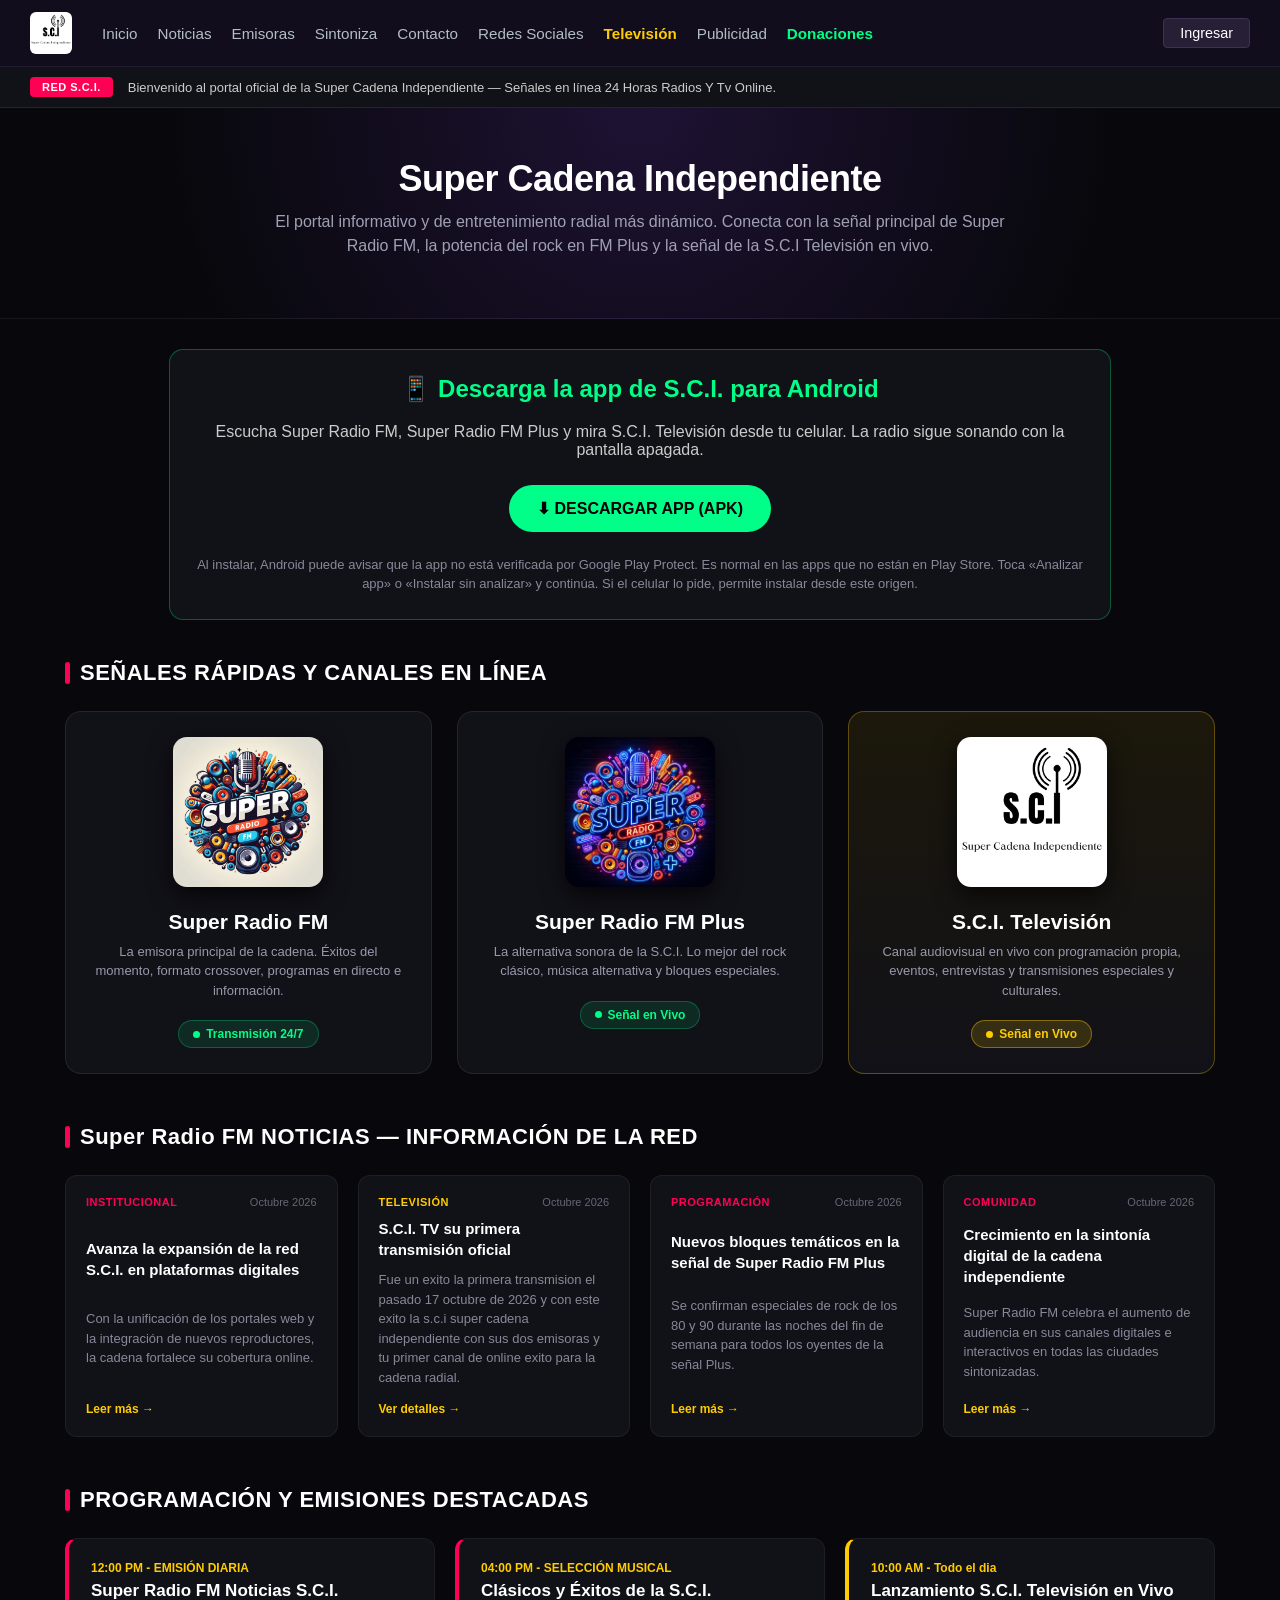
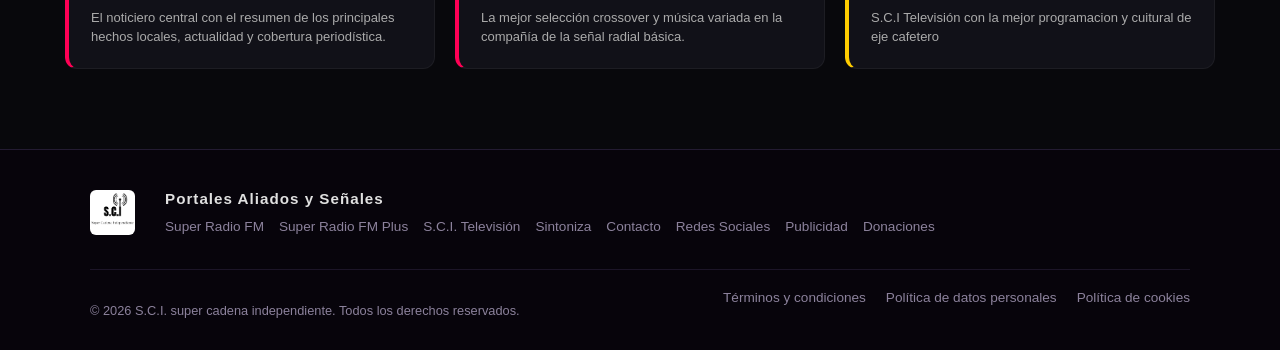
==== commit d12c68da: "Update index.html" ====
--- a/index.html
+++ b/index.html
@@ -81,8 +81,6 @@
         }
 
         /* BANNER CUENTA REGRESIVA S.C.I. TV */
-    
-        }
         .tv-info-left {
             display: flex;
             align-items: center;
@@ -408,6 +406,15 @@
             <h1>Super Cadena Independiente</h1>
             <p>El portal informativo y de entretenimiento radial más dinámico. Conecta con la señal principal de Super Radio FM, la potencia del rock en FM Plus y la señal de la S.C.I Televisión en vivo.</p>
         </section>
+
+        <!-- DESCARGA DE LA APP ANDROID -->
+        <section class="descarga-app" style="max-width:900px;margin:30px auto;padding:25px 20px;background:#111118;border:1px solid rgba(0,255,136,0.3);border-radius:14px;text-align:center;">
+            <h2 style="margin-top:0;color:#00ff88;">📱 Descarga la app de S.C.I. para Android</h2>
+            <p style="color:#cccccc;">Escucha Super Radio FM, Super Radio FM Plus y mira S.C.I. Televisión desde tu celular. La radio sigue sonando con la pantalla apagada.</p>
+            <a href="sci-app.apk" download style="display:inline-block;background:#00ff88;color:#000;font-weight:bold;padding:14px 28px;border-radius:25px;text-decoration:none;margin:10px 0;">⬇ DESCARGAR APP (APK)</a>
+            <p style="color:#888899;font-size:13px;line-height:1.5;margin-bottom:0;">Al instalar, Android puede avisar que la app no está verificada por Google Play Protect. Es normal en las apps que no están en Play Store. Toca «Analizar app» o «Instalar sin analizar» y continúa. Si el celular lo pide, permite instalar desde este origen.</p>
+        </section>
+
         <!-- EMISORAS Y CANALES -->
         <section class="seccion-emisoras" id="emisoras">
             <h2 class="titulo-seccion">SEÑALES RÁPIDAS Y CANALES EN LÍNEA</h2>
